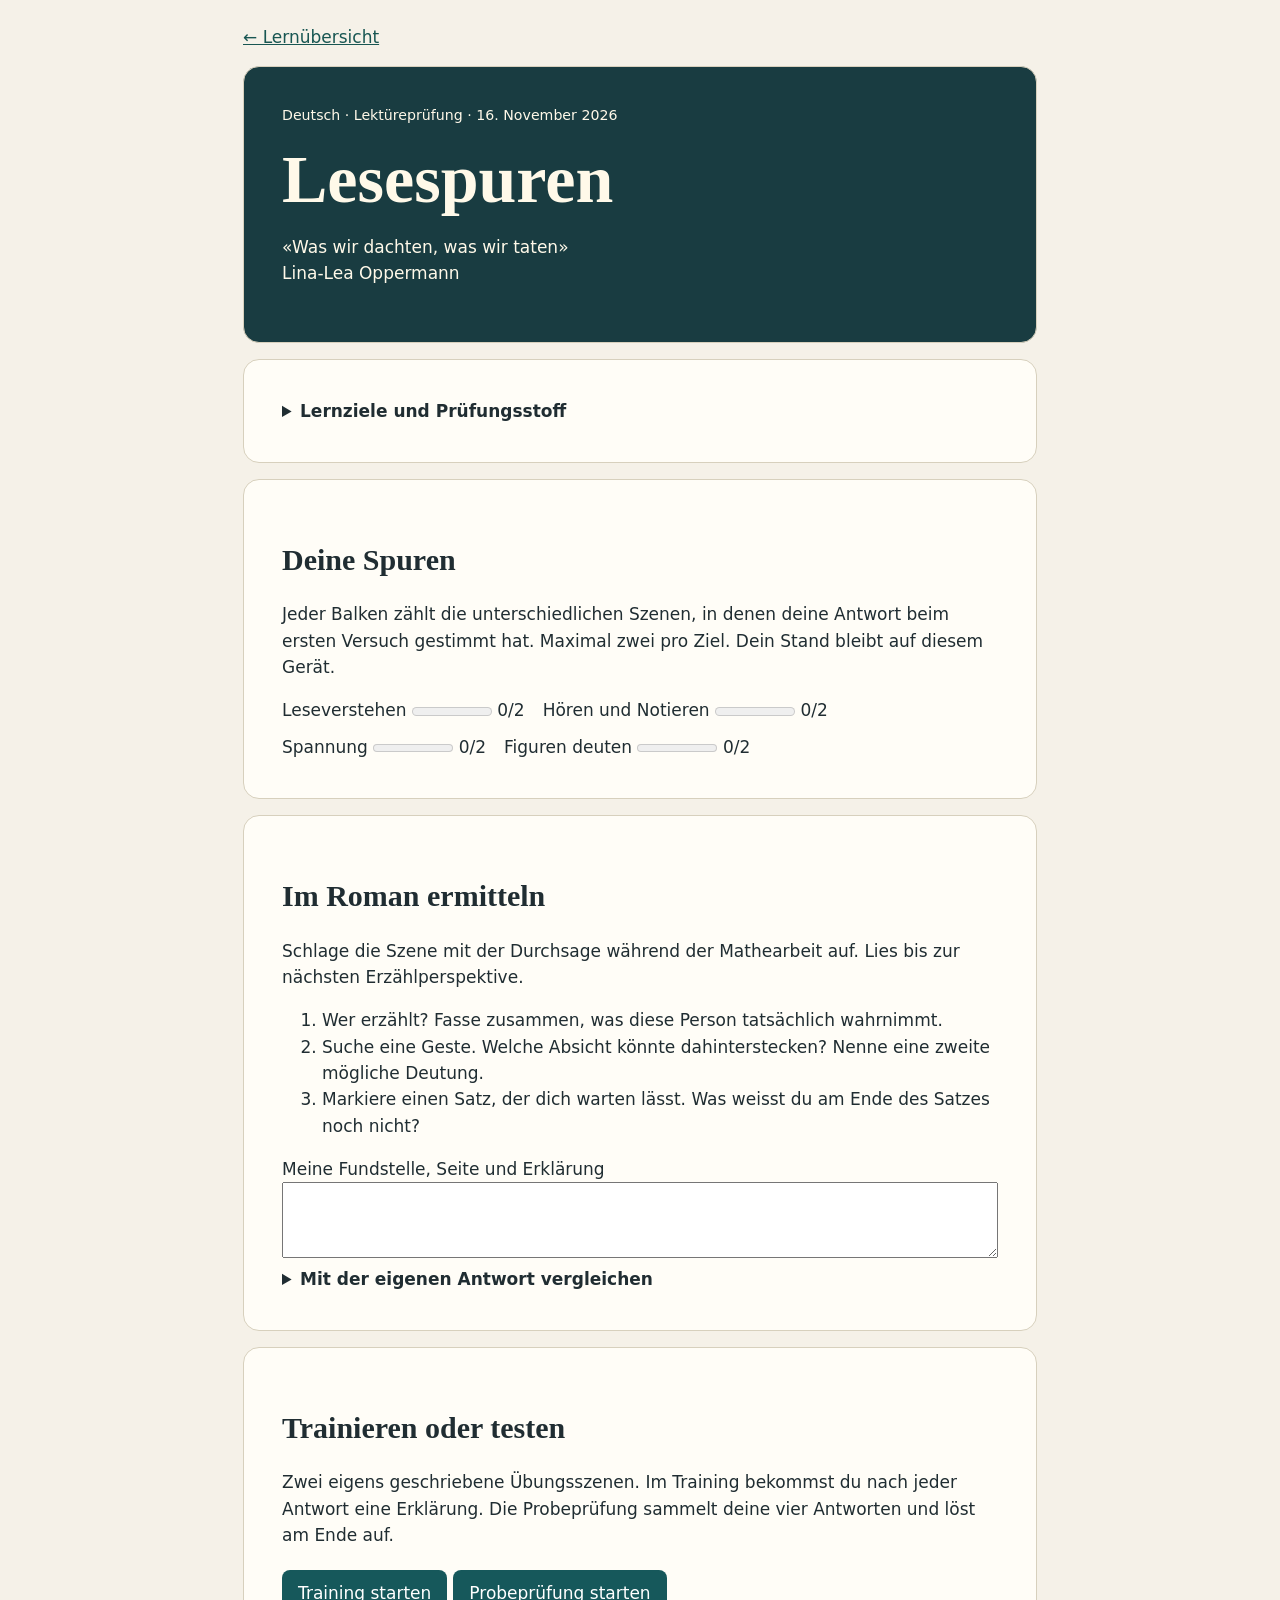
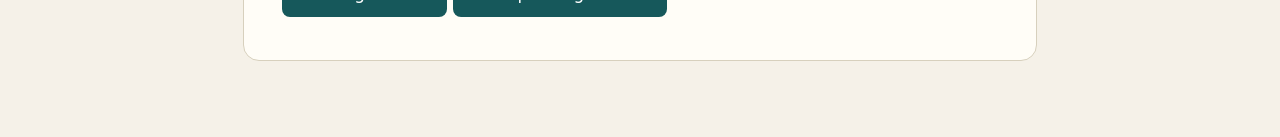
==== lektuere/index.html @ ecd671a2 "Add German reading and listening exam practice" ====
<!doctype html><html lang="de-CH"><meta charset="utf-8"><meta name="viewport" content="width=device-width,initial-scale=1"><title>Lesespuren • Deutsch</title>
<style>
*{box-sizing:border-box}body{margin:0;background:#f5f1e8;color:#202d32;font:17px/1.55 system-ui}main{max-width:830px;margin:auto;padding:24px 18px 60px}header,article,details.panel{border-radius:16px;padding:clamp(18px,4vw,38px);margin:16px 0;background:#fffdf7;border:1px solid #d7d0bd}header{background:#193c41;color:#fff9e9}h1,h2{font-family:Georgia,serif;line-height:1.12}h1{font-size:clamp(40px,7vw,68px);margin:.2em 0}h2{font-size:30px}button,a{cursor:pointer}button{font:inherit;background:#16585b;color:white;border:0;border-radius:8px;padding:10px 16px;margin:5px 6px 5px 0}button:disabled{opacity:.55;cursor:default}a{color:#185652}blockquote{border-left:4px solid #d3a45c;padding-left:16px;margin:18px 0;font:20px/1.6 Georgia,serif}textarea,audio{width:100%}textarea{min-height:76px;font:inherit;padding:10px}label{display:block;margin-top:12px}fieldset{border:0;padding:0}legend{font-weight:700}fieldset label{padding:10px;background:#f2efe6;border-radius:7px}summary{cursor:pointer;font-weight:650}meter{width:80px;vertical-align:middle}#status{display:flex;gap:10px 18px;flex-wrap:wrap}small{display:block}.feedback{padding:12px;background:#e4eee6}.muted{color:#476064}button:focus-visible,summary:focus-visible,a:focus-visible{outline:3px solid #db8a31}
</style><main><a href="../index.html">← Lernübersicht</a><header><small>Deutsch · Lektüreprüfung · 16. November 2026</small><h1>Lesespuren</h1><p>«Was wir dachten, was wir taten»<br>Lina-Lea Oppermann</p></header>
<details class="panel"><summary>Lernziele und Prüfungsstoff</summary><p>Du kannst …</p><ul id="goals"></ul><p>5. Stunde · ZH 2 PCO P, ZH Sek 2 P · Gewichtung 20 %<br>Themenbuch S. 94–105 · Themenheft G S. 90–93 oder E S. 94–97</p></details>
<article><h2>Deine Spuren</h2><p>Jeder Balken zählt die unterschiedlichen Szenen, in denen deine Antwort beim ersten Versuch gestimmt hat. Maximal zwei pro Ziel. Dein Stand bleibt auf diesem Gerät.</p><div id="status"></div></article>
<article><h2>Im Roman ermitteln</h2><p>Schlage die Szene mit der Durchsage während der Mathearbeit auf. Lies bis zur nächsten Erzählperspektive.</p><ol><li>Wer erzählt? Fasse zusammen, was diese Person tatsächlich wahrnimmt.</li><li>Suche eine Geste. Welche Absicht könnte dahinterstecken? Nenne eine zweite mögliche Deutung.</li><li>Markiere einen Satz, der dich warten lässt. Was weisst du am Ende des Satzes noch nicht?</li></ol><label>Meine Fundstelle, Seite und Erklärung<textarea id="book"></textarea></label><details><summary>Mit der eigenen Antwort vergleichen</summary><p>Habe ich Wahrnehmung und Vermutung getrennt? Kann ich auf die Wörter zeigen, die meine Deutung stützen? Erkläre bei der Spannung, auf welche Antwort du beim Lesen wartest.</p></details></article>
<article id="work"><h2>Trainieren oder testen</h2><p>Zwei eigens geschriebene Übungsszenen. Im Training bekommst du nach jeder Antwort eine Erklärung. Die Probeprüfung sammelt deine vier Antworten und löst am Ende auf.</p><button id="train">Training starten</button><button id="exam">Probeprüfung starten</button></article></main>
<script src="material.js"></script><script src="lesson.js"></script></html>
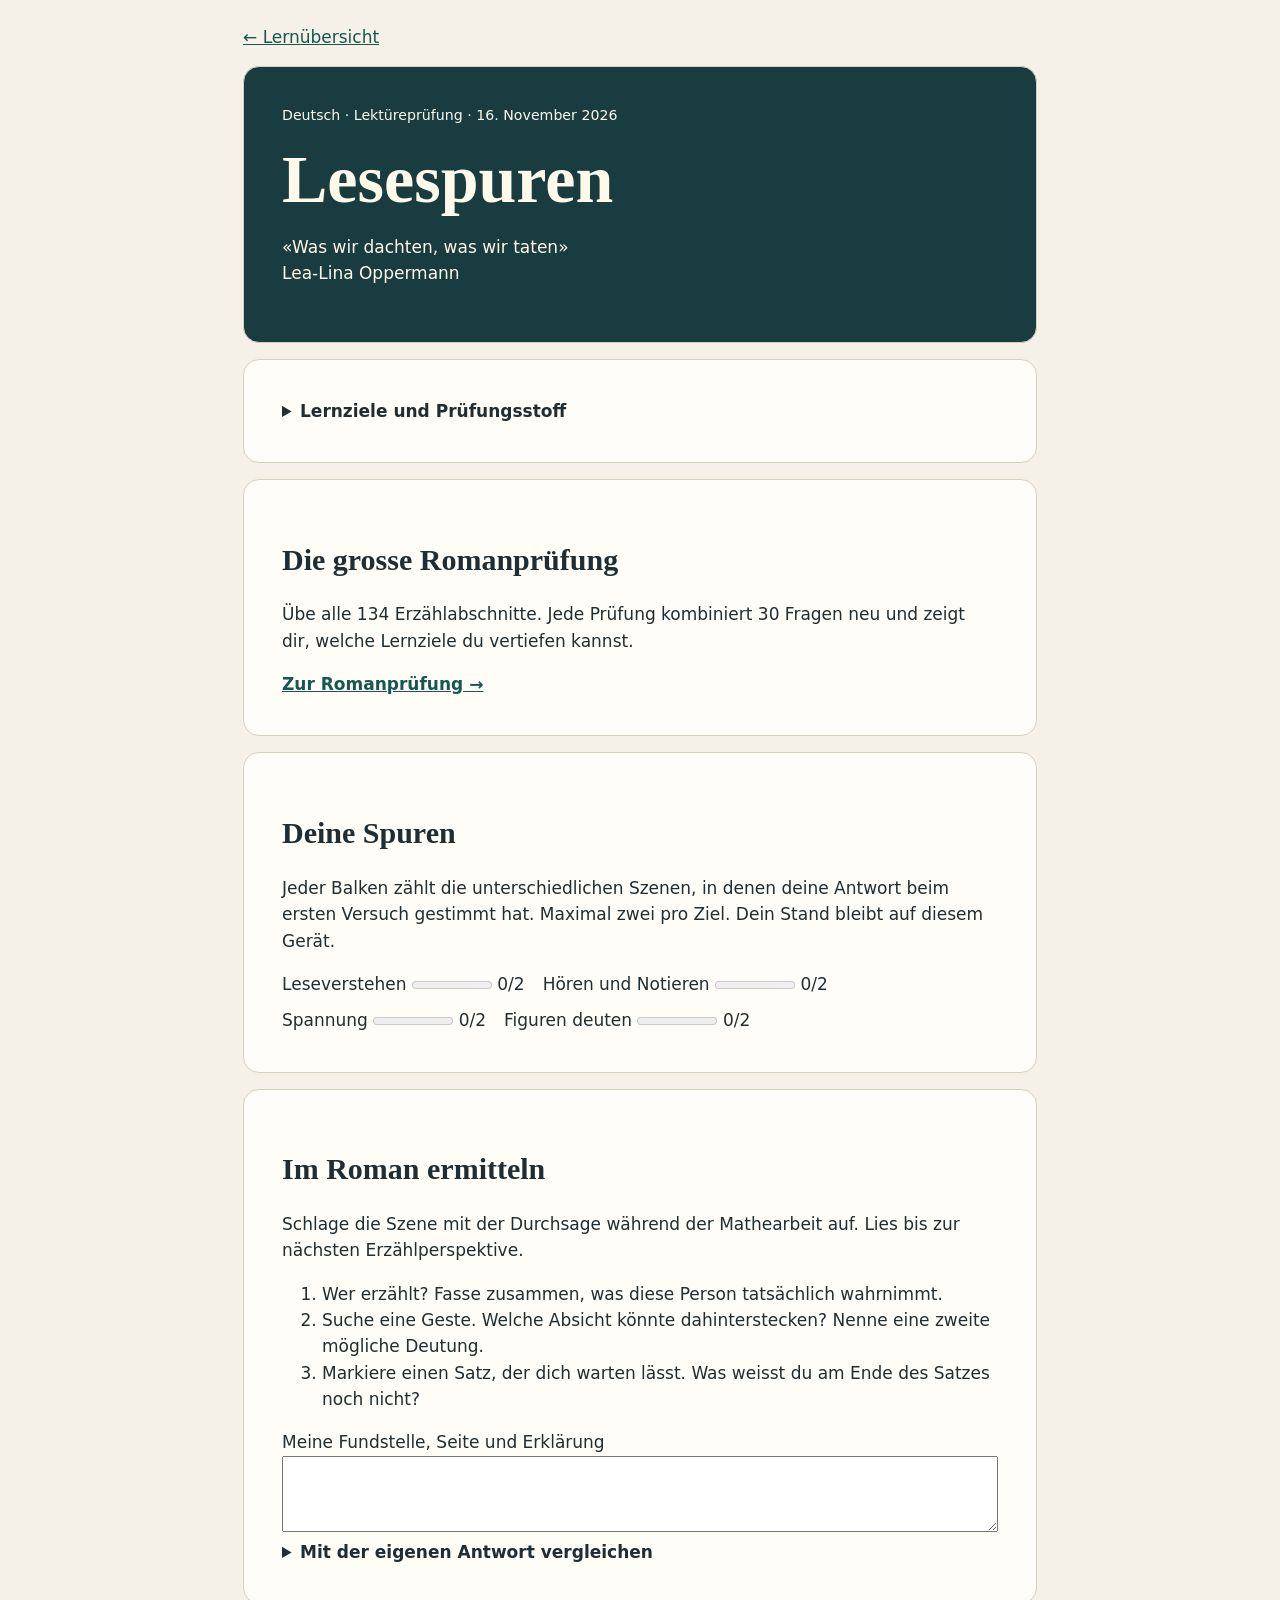
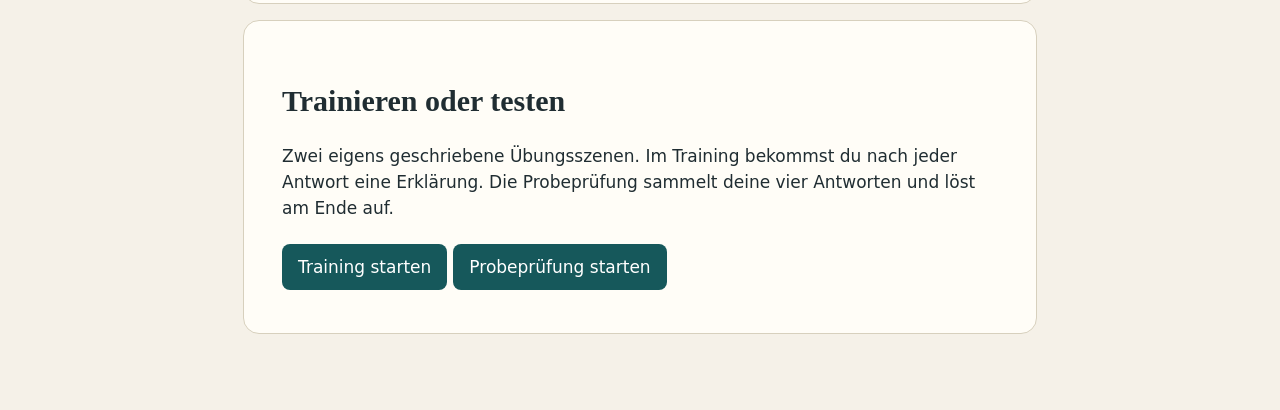
==== commit 0157756d: "Ergänze adaptive Romanprüfung für 134 Erzählabschnitte" ====
--- a/lektuere/index.html
+++ b/lektuere/index.html
@@ -1,9 +1,9 @@
 <!doctype html><html lang="de-CH"><meta charset="utf-8"><meta name="viewport" content="width=device-width,initial-scale=1"><title>Lesespuren • Deutsch</title>
 <style>
 *{box-sizing:border-box}body{margin:0;background:#f5f1e8;color:#202d32;font:17px/1.55 system-ui}main{max-width:830px;margin:auto;padding:24px 18px 60px}header,article,details.panel{border-radius:16px;padding:clamp(18px,4vw,38px);margin:16px 0;background:#fffdf7;border:1px solid #d7d0bd}header{background:#193c41;color:#fff9e9}h1,h2{font-family:Georgia,serif;line-height:1.12}h1{font-size:clamp(40px,7vw,68px);margin:.2em 0}h2{font-size:30px}button,a{cursor:pointer}button{font:inherit;background:#16585b;color:white;border:0;border-radius:8px;padding:10px 16px;margin:5px 6px 5px 0}button:disabled{opacity:.55;cursor:default}a{color:#185652}blockquote{border-left:4px solid #d3a45c;padding-left:16px;margin:18px 0;font:20px/1.6 Georgia,serif}textarea,audio{width:100%}textarea{min-height:76px;font:inherit;padding:10px}label{display:block;margin-top:12px}fieldset{border:0;padding:0}legend{font-weight:700}fieldset label{padding:10px;background:#f2efe6;border-radius:7px}summary{cursor:pointer;font-weight:650}meter{width:80px;vertical-align:middle}#status{display:flex;gap:10px 18px;flex-wrap:wrap}small{display:block}.feedback{padding:12px;background:#e4eee6}.muted{color:#476064}button:focus-visible,summary:focus-visible,a:focus-visible{outline:3px solid #db8a31}
-</style><main><a href="../index.html">← Lernübersicht</a><header><small>Deutsch · Lektüreprüfung · 16. November 2026</small><h1>Lesespuren</h1><p>«Was wir dachten, was wir taten»<br>Lina-Lea Oppermann</p></header>
+</style><main><a href="../index.html">← Lernübersicht</a><header><small>Deutsch · Lektüreprüfung · 16. November 2026</small><h1>Lesespuren</h1><p>«Was wir dachten, was wir taten»<br>Lea-Lina Oppermann</p></header>
 <details class="panel"><summary>Lernziele und Prüfungsstoff</summary><p>Du kannst …</p><ul id="goals"></ul><p>5. Stunde · ZH 2 PCO P, ZH Sek 2 P · Gewichtung 20 %<br>Themenbuch S. 94–105 · Themenheft G S. 90–93 oder E S. 94–97</p></details>
-<article><h2>Deine Spuren</h2><p>Jeder Balken zählt die unterschiedlichen Szenen, in denen deine Antwort beim ersten Versuch gestimmt hat. Maximal zwei pro Ziel. Dein Stand bleibt auf diesem Gerät.</p><div id="status"></div></article>
+<article><h2>Die grosse Romanprüfung</h2><p>Übe alle 134 Erzählabschnitte. Jede Prüfung kombiniert 30 Fragen neu und zeigt dir, welche Lernziele du vertiefen kannst.</p><a href="roman.html"><strong>Zur Romanprüfung →</strong></a></article><article><h2>Deine Spuren</h2><p>Jeder Balken zählt die unterschiedlichen Szenen, in denen deine Antwort beim ersten Versuch gestimmt hat. Maximal zwei pro Ziel. Dein Stand bleibt auf diesem Gerät.</p><div id="status"></div></article>
 <article><h2>Im Roman ermitteln</h2><p>Schlage die Szene mit der Durchsage während der Mathearbeit auf. Lies bis zur nächsten Erzählperspektive.</p><ol><li>Wer erzählt? Fasse zusammen, was diese Person tatsächlich wahrnimmt.</li><li>Suche eine Geste. Welche Absicht könnte dahinterstecken? Nenne eine zweite mögliche Deutung.</li><li>Markiere einen Satz, der dich warten lässt. Was weisst du am Ende des Satzes noch nicht?</li></ol><label>Meine Fundstelle, Seite und Erklärung<textarea id="book"></textarea></label><details><summary>Mit der eigenen Antwort vergleichen</summary><p>Habe ich Wahrnehmung und Vermutung getrennt? Kann ich auf die Wörter zeigen, die meine Deutung stützen? Erkläre bei der Spannung, auf welche Antwort du beim Lesen wartest.</p></details></article>
 <article id="work"><h2>Trainieren oder testen</h2><p>Zwei eigens geschriebene Übungsszenen. Im Training bekommst du nach jeder Antwort eine Erklärung. Die Probeprüfung sammelt deine vier Antworten und löst am Ende auf.</p><button id="train">Training starten</button><button id="exam">Probeprüfung starten</button></article></main>
 <script src="material.js"></script><script src="lesson.js"></script></html>
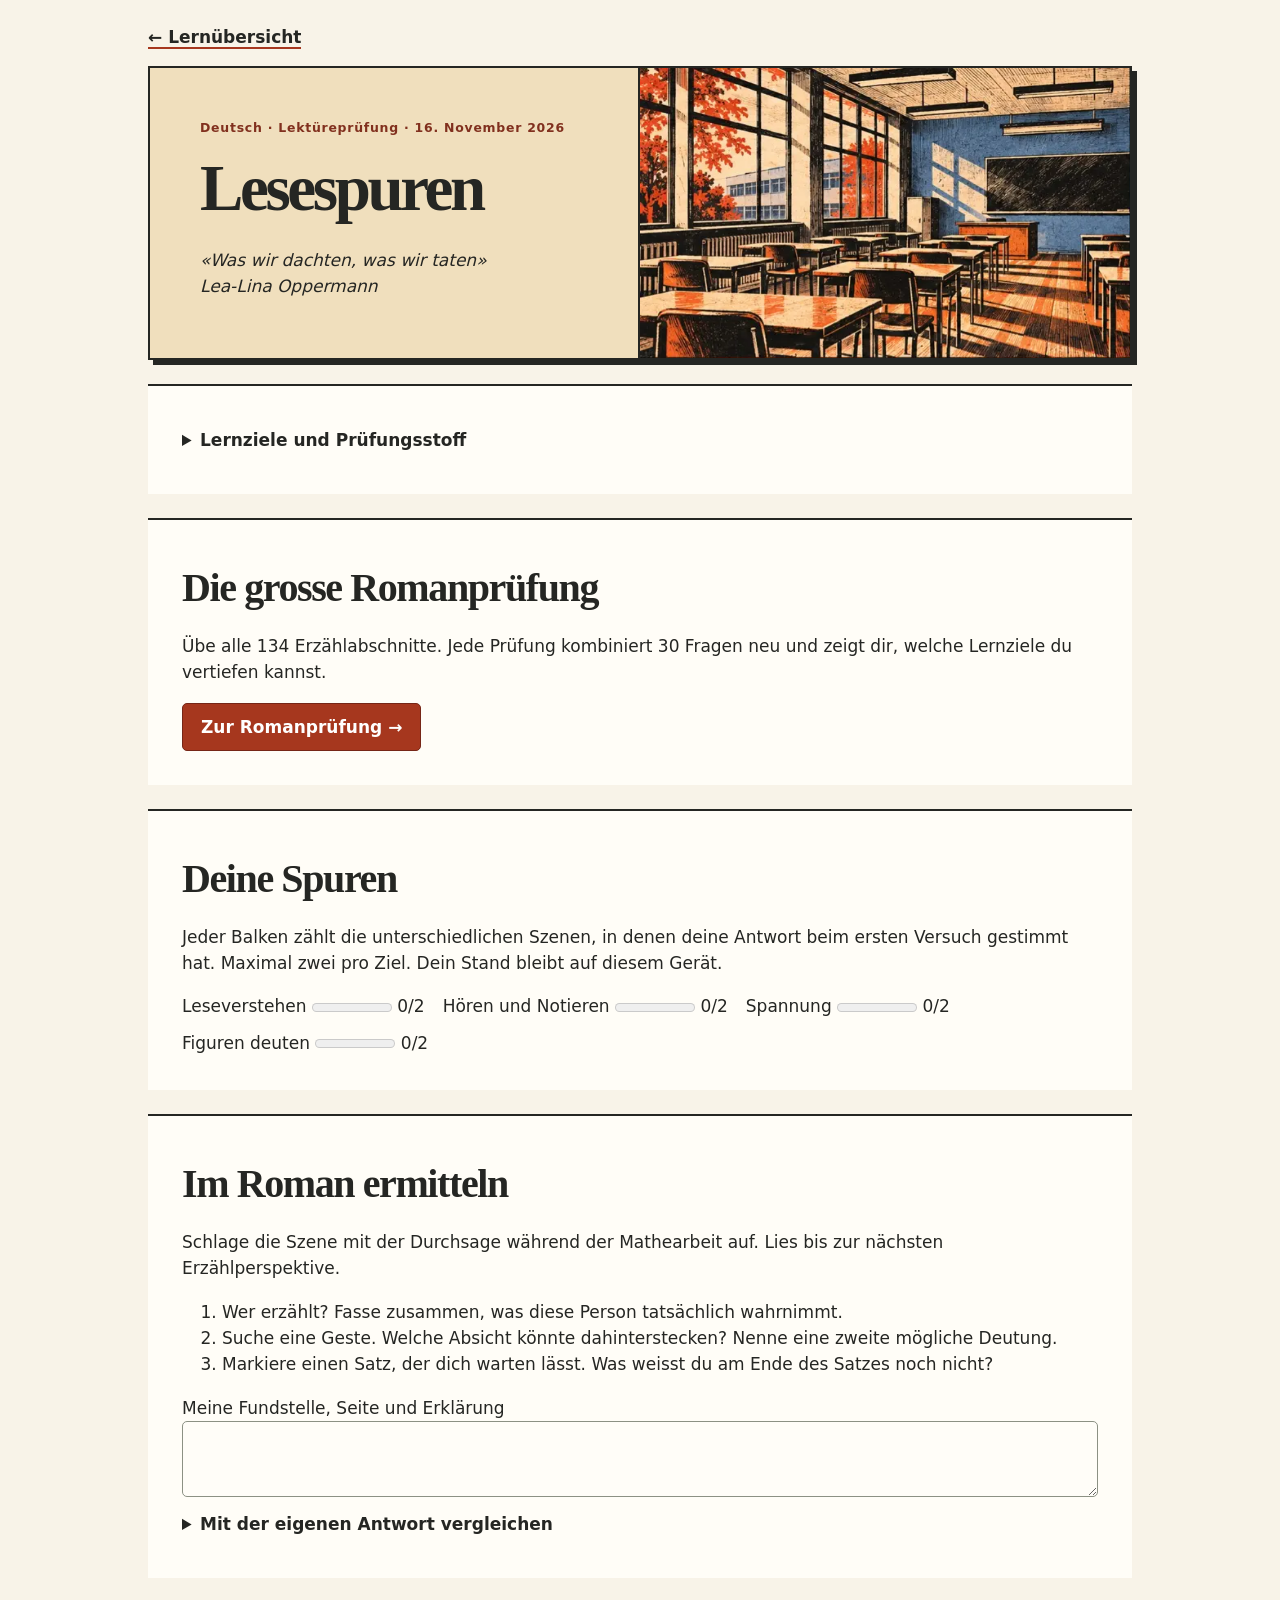
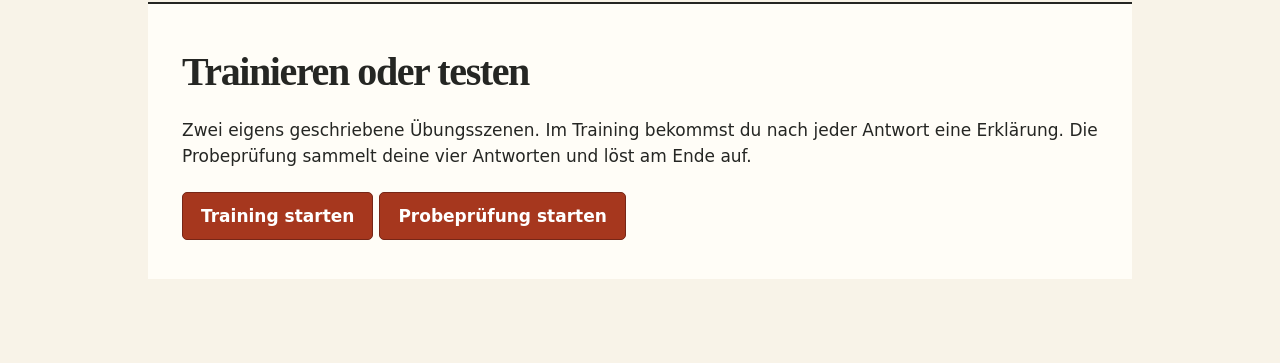
==== commit 87c4ae16: "Gestalte Lesespuren als illustriertes Leseheft" ====
--- a/lektuere/index.html
+++ b/lektuere/index.html
@@ -1,7 +1,7 @@
 <!doctype html><html lang="de-CH"><meta charset="utf-8"><meta name="viewport" content="width=device-width,initial-scale=1"><title>Lesespuren • Deutsch</title>
 <style>
 *{box-sizing:border-box}body{margin:0;background:#f5f1e8;color:#202d32;font:17px/1.55 system-ui}main{max-width:830px;margin:auto;padding:24px 18px 60px}header,article,details.panel{border-radius:16px;padding:clamp(18px,4vw,38px);margin:16px 0;background:#fffdf7;border:1px solid #d7d0bd}header{background:#193c41;color:#fff9e9}h1,h2{font-family:Georgia,serif;line-height:1.12}h1{font-size:clamp(40px,7vw,68px);margin:.2em 0}h2{font-size:30px}button,a{cursor:pointer}button{font:inherit;background:#16585b;color:white;border:0;border-radius:8px;padding:10px 16px;margin:5px 6px 5px 0}button:disabled{opacity:.55;cursor:default}a{color:#185652}blockquote{border-left:4px solid #d3a45c;padding-left:16px;margin:18px 0;font:20px/1.6 Georgia,serif}textarea,audio{width:100%}textarea{min-height:76px;font:inherit;padding:10px}label{display:block;margin-top:12px}fieldset{border:0;padding:0}legend{font-weight:700}fieldset label{padding:10px;background:#f2efe6;border-radius:7px}summary{cursor:pointer;font-weight:650}meter{width:80px;vertical-align:middle}#status{display:flex;gap:10px 18px;flex-wrap:wrap}small{display:block}.feedback{padding:12px;background:#e4eee6}.muted{color:#476064}button:focus-visible,summary:focus-visible,a:focus-visible{outline:3px solid #db8a31}
-</style><main><a href="../index.html">← Lernübersicht</a><header><small>Deutsch · Lektüreprüfung · 16. November 2026</small><h1>Lesespuren</h1><p>«Was wir dachten, was wir taten»<br>Lea-Lina Oppermann</p></header>
+</style><link rel="stylesheet" href="leseheft.css"><main><a href="../index.html">← Lernübersicht</a><header><small>Deutsch · Lektüreprüfung · 16. November 2026</small><h1>Lesespuren</h1><p>«Was wir dachten, was wir taten»<br>Lea-Lina Oppermann</p></header>
 <details class="panel"><summary>Lernziele und Prüfungsstoff</summary><p>Du kannst …</p><ul id="goals"></ul><p>5. Stunde · ZH 2 PCO P, ZH Sek 2 P · Gewichtung 20 %<br>Themenbuch S. 94–105 · Themenheft G S. 90–93 oder E S. 94–97</p></details>
 <article><h2>Die grosse Romanprüfung</h2><p>Übe alle 134 Erzählabschnitte. Jede Prüfung kombiniert 30 Fragen neu und zeigt dir, welche Lernziele du vertiefen kannst.</p><a href="roman.html"><strong>Zur Romanprüfung →</strong></a></article><article><h2>Deine Spuren</h2><p>Jeder Balken zählt die unterschiedlichen Szenen, in denen deine Antwort beim ersten Versuch gestimmt hat. Maximal zwei pro Ziel. Dein Stand bleibt auf diesem Gerät.</p><div id="status"></div></article>
 <article><h2>Im Roman ermitteln</h2><p>Schlage die Szene mit der Durchsage während der Mathearbeit auf. Lies bis zur nächsten Erzählperspektive.</p><ol><li>Wer erzählt? Fasse zusammen, was diese Person tatsächlich wahrnimmt.</li><li>Suche eine Geste. Welche Absicht könnte dahinterstecken? Nenne eine zweite mögliche Deutung.</li><li>Markiere einen Satz, der dich warten lässt. Was weisst du am Ende des Satzes noch nicht?</li></ol><label>Meine Fundstelle, Seite und Erklärung<textarea id="book"></textarea></label><details><summary>Mit der eigenen Antwort vergleichen</summary><p>Habe ich Wahrnehmung und Vermutung getrennt? Kann ich auf die Wörter zeigen, die meine Deutung stützen? Erkläre bei der Spannung, auf welche Antwort du beim Lesen wartest.</p></details></article>
--- a/lektuere/leseheft.css
+++ b/lektuere/leseheft.css
@@ -0,0 +1,9 @@
+:root{--ink:#252623;--red:#a6371e;--paper:#f8f3e8;--blue:#cadae0}
+body{background:var(--paper);color:var(--ink);font-family:"DM Sans",Avenir,system-ui,sans-serif}main{max-width:1080px;padding:24px clamp(16px,4vw,48px) 60px}main>a:first-child{font-weight:750;text-decoration:none;color:var(--ink);border-bottom:2px solid var(--red)}
+header{position:relative;isolation:isolate;overflow:hidden;background:#f0dfbd;color:var(--ink);border:2px solid var(--ink);border-radius:0;padding:clamp(20px,4vw,50px);padding-right:54%;box-shadow:5px 5px 0 var(--ink);min-height:260px;display:flex;flex-direction:column;justify-content:center}
+header::after,.szene{background-image:url(lesebilder.webp);background-size:200% 200%}header::after{content:"";position:absolute;right:0;top:0;bottom:0;width:50%;background-position:left top;border-left:2px solid var(--ink)}
+h1,h2,h3{font-family:"Iowan Old Style",Georgia,serif;color:var(--ink)}h1{font-size:clamp(36px,5.4vw,65px);letter-spacing:-.052em;line-height:.99;margin:.28em 0}header small,#task>small,#work>small{font-size:.78rem;color:#81301e;letter-spacing:.06em;font-weight:800}header p{margin:.5em 0;font-style:italic}
+article,details.box,details.panel{border:0;border-top:2px solid var(--ink);border-radius:0;background:#fffdf7;padding:clamp(18px,3vw,34px);margin:24px 0}article h2{margin:.3em 0 .55em;font-size:clamp(28px,4vw,40px);letter-spacing:-.035em}
+button,article a[href="roman.html"]{display:inline-block;background:var(--red);color:white;border:1px solid #762617;border-radius:5px;font-weight:700;padding:10px 18px;text-decoration:none}button:hover,article a[href="roman.html"]:hover{background:#792618}details summary{padding:.4em 0}textarea,select{background:#fffdf8;border:1px solid #8c9184;border-radius:5px;color:var(--ink)}fieldset label{border:1px solid #d2c9b9;background:#f8f4ea;padding:12px}fieldset label:has(input:checked){border-color:#3b6266;background:#deeaeb}input{accent-color:#27565c}.note,.feedback{background:#e0e9e5;border-left:4px solid #42656a}.szene{width:min(35%,245px);aspect-ratio:1.5;float:right;margin:0 0 12px 22px;border:1px solid var(--ink)}.raum{background-position:0 0}.stimme{background-position:100% 0}.brief{background-position:0 100%}.klasse{background-position:100% 100%}#task form,#work form{clear:both}progress{height:8px;width:100%;accent-color:var(--red);display:block;margin:0 0 18px}#task:has(>p:only-child){display:none}#history p{border-bottom:1px solid #d5cfc1;padding-bottom:.5em}
+@media(max-width:620px){header{padding:20px 20px calc(40vw + 18px);min-height:0}header::after{top:auto;height:38vw;width:100%;border-left:0;border-top:2px solid var(--ink)}.szene{width:32%;margin-left:12px}main{padding-top:16px}}
+@media print{header::after,.szene,button,main>a{display:none}header,article{box-shadow:none}header{min-height:0;padding:12px}}
